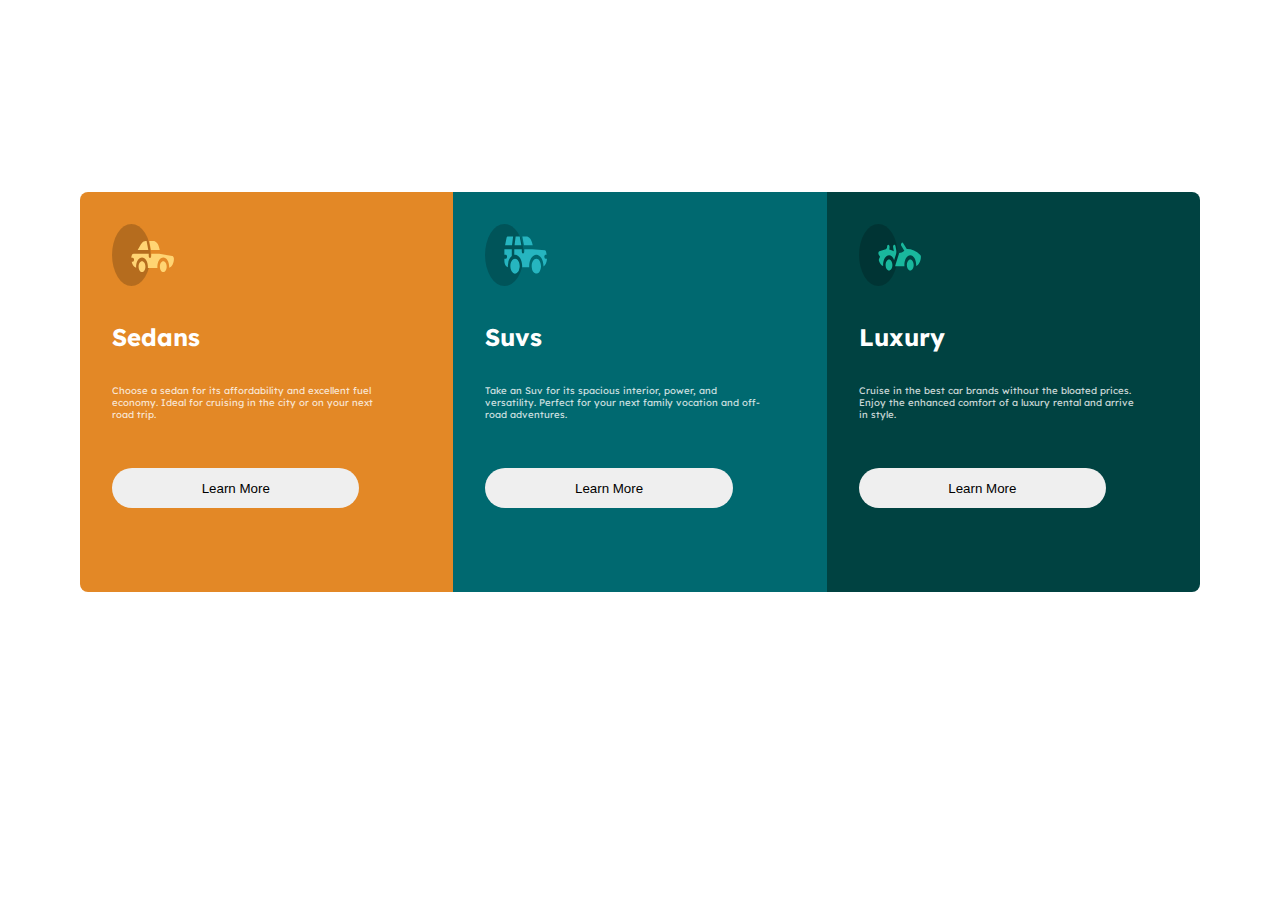
==== index.html @ bae15f64 "First Commit" ====
<!DOCTYPE html>
<html lang="en">
  <head>
    <meta charset="UTF-8" />
    <meta http-equiv="X-UA-Compatible" content="IE=edge" />
    <meta name="viewport" content="width=device-width, initial-scale=1.0" />
    <link rel="icon" href="./IMG/favicon-32x32.png" type="image/x-icon" />
    <link rel="preconnect" href="https://fonts.googleapis.com" />
    <link rel="preconnect" href="https://fonts.gstatic.com" crossorigin />
    <link
      href="https://fonts.googleapis.com/css2?family=Lexend+Deca&display=swap"
      rel="stylesheet"
    />
    <link
      href="https://fonts.googleapis.com/css2?family=Big+Shoulders+Display:wght@700&display=swap"
      rel="stylesheet"
    />
    <link rel="stylesheet" href="style.css" />
    <title>CSS Flexbox</title>
  </head>
  <body>
    <main>
      <div class="card Sedans">
        <div>
          <img src="./IMG/icon-sedans.svg" alt="svg" />
        </div>
        <div>
          <h2>Sedans</h2>
          <p>
            Choose a sedan for its affordability and excellent fuel economy.
            Ideal for cruising in the city or on your next road trip.
          </p>
          <button>Learn More</button>
        </div>
      </div>

      <div class="card suvs">
        <div>
          <img src="./IMG/icon-suvs.svg" alt="svg" />
        </div>
        <div>
          <h2>Suvs</h2>
          <p>
            Take an Suv for its spacious interior, power, and versatility.
            Perfect for your next family vocation and off-road adventures.
          </p>
          <button>Learn More</button>
        </div>
      </div>

      <div class="card luxury">
        <div>
          <img src="./IMG/icon-luxury.svg" alt="svg" />
        </div>
        <div>
          <h2>Luxury</h2>
          <p>
            Cruise in the best car brands without the bloated prices. Enjoy the
            enhanced comfort of a luxury rental and arrive in style.
          </p>
          <button>Learn More</button>
        </div>
      </div>
      
    </main>
  </body>
</html>
---- style.css ----
*,
*::after,
*::before {
  margin: 0;
  padding: 0;
  box-sizing: border-box;
}

body {
  font-family: 'Lexend Deca', sans-serif;
  /* font-family: 'Big Shoulders Display', cursive; */
}

main {
  display: flex;
  justify-content: center;
  align-items: center;
  width: 80% 80%;
  margin: 15% 5rem;
  height: 25rem;
}

.card {
  display: flex;
  flex-direction: column;
  padding: 2rem 2rem 0 2rem;
  width: 50%;
  height: 100%;
}

.card img {
  width: 20%;
  aspect-ratio: 1;
  margin-bottom: 2rem;
}

.card h2,
p {
  color: #fff;
  width: 90%;
}

.card p {
  margin: 2rem 0 3rem 0;
  font-size: .6rem;
  opacity: .8;
}

.card button {
  padding: .8rem 1rem;
  width: 80%;
  border: none;
  border-radius: 4rem;
  cursor: pointer;
}

.card button:hover {
  background: transparent;
  color: #fff;
  border: 1px solid #fff;
}

.Sedans {
  background-color: hsl(31, 77%, 52%);
  border-radius: .5rem 0 0 .5rem;
}

.suvs {
  background-color: hsl(184, 100%, 22%);
}

.luxury {
  background-color: hsl(179, 100%, 13%);
  border-radius: 0 .5rem .5rem 0;
}

@media (max-width: 600px) {
  main {
    margin-left: .5rem;
    margin-right: .5rem;
  }
  .card p {
    margin: 0;
    padding-bottom: 2rem;
    font-size: .5rem;
    opacity: .8;
  }
}

@media (max-width: 375px) {
  main {
    flex-direction: column;
    height: 120vh;
  }

  .card {
    width: 90%;
  }

  .Sedans {
    border-radius: .5rem .5rem 0 0;
  }

  .luxury {
    border-radius: 0 0 .5rem .5rem;
  }
}
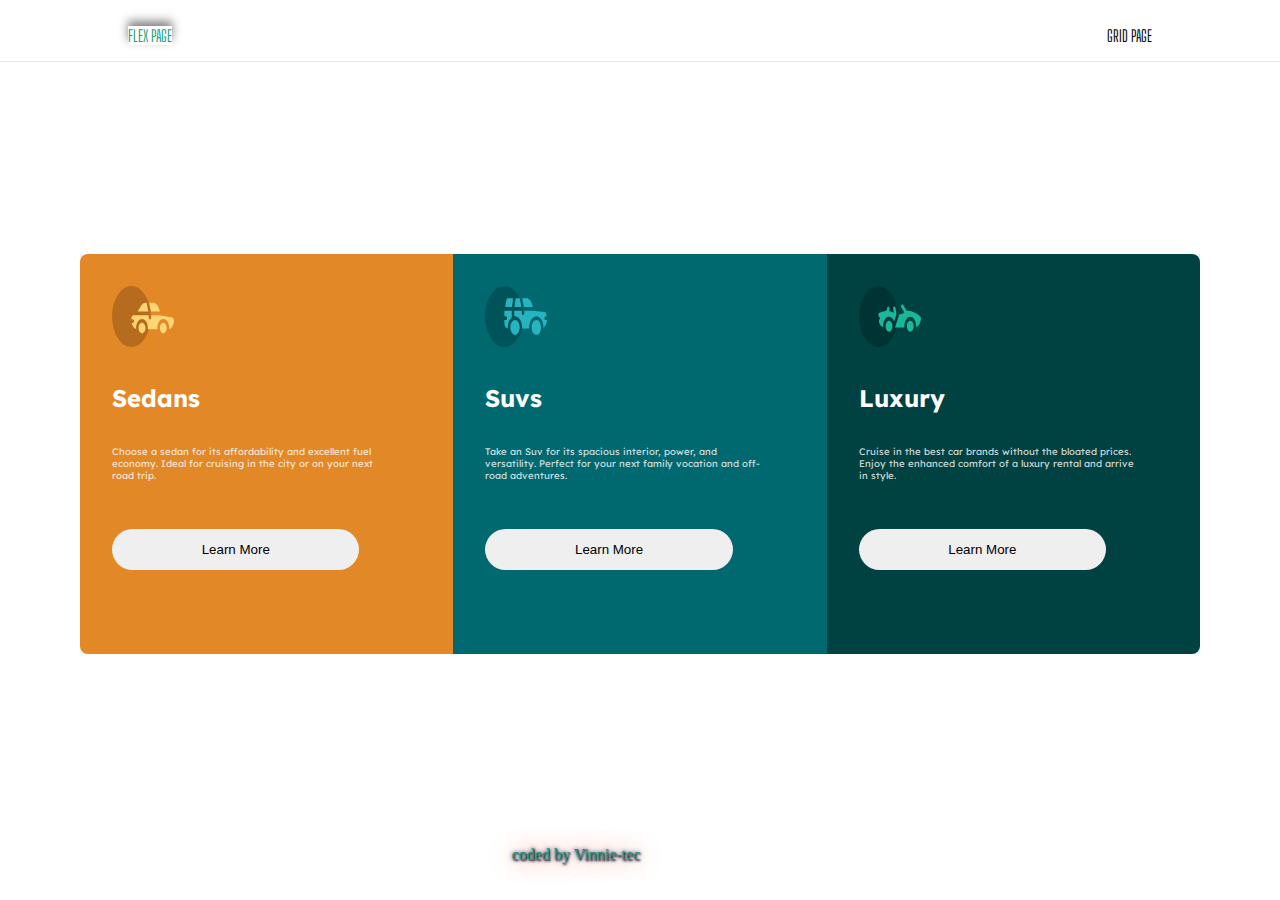
==== commit e85b251f: "Added grid layout" ====
--- a/index.html
+++ b/index.html
@@ -8,18 +8,30 @@
     <link rel="preconnect" href="https://fonts.googleapis.com" />
     <link rel="preconnect" href="https://fonts.gstatic.com" crossorigin />
     <link
-      href="https://fonts.googleapis.com/css2?family=Lexend+Deca&display=swap"
-      rel="stylesheet"
-    />
-    <link
-      href="https://fonts.googleapis.com/css2?family=Big+Shoulders+Display:wght@700&display=swap"
+      href="https://fonts.googleapis.com/css2?family=Big+Shoulders+Display:wght@700&family=Lexend+Deca&display=swap"
       rel="stylesheet"
     />
     <link rel="stylesheet" href="style.css" />
     <title>CSS Flexbox</title>
   </head>
   <body>
-    <main>
+    <header>
+      <nav class="list-Header">
+        <ul>
+          <li class="active">
+            <a href="index.html" target="_blank" rel="noopener noreferrer"
+              >Flex Page</a
+            >
+          </li>
+          <li>
+            <a href="grid.html" target="_blank" rel="noopener noreferrer"
+              >Grid page</a
+            >
+          </li>
+        </ul>
+      </nav>
+    </header>
+    <main id="flexMain">
       <div class="card Sedans">
         <div>
           <img src="./IMG/icon-sedans.svg" alt="svg" />
@@ -61,7 +73,9 @@
           <button>Learn More</button>
         </div>
       </div>
-      
     </main>
+    <footer>
+      <p>coded by Vinnie-tec</p>
+    </footer>
   </body>
 </html>
--- a/style.css
+++ b/style.css
@@ -6,12 +6,44 @@
   box-sizing: border-box;
 }
 
-body {
+a,
+a:hover,
+a:focus,
+a:active {
+  text-decoration: none;
+  color: inherit;
+}
+
+.list-Header ul {
+  display: flex;
+  align-items: center;
+  justify-content: space-between;
+  text-transform: uppercase;
+  list-style-type: none;
+  border-bottom: 1px solid hsla(240, 90%, 8%, .1);
+  padding: 2% 10%;
+  padding-bottom: 1rem;
+  background-color: #fff;
+}
+
+.list-Header ul li {
+  font-family: 'Big Shoulders Display', cursive;
+  font-size: 1rem;
+  font-weight: 400;
+}
+
+.list-Header ul li.active {
+  box-shadow: 0px -5px 10px 0px rgba(7, 7, 7, 0.5);
+  color: rgb(32, 155, 118);
+}
+
+.list-Header ul li:hover {
+  opacity: .7;
+}
+
+#flexMain {
   font-family: 'Lexend Deca', sans-serif;
-  /* font-family: 'Big Shoulders Display', cursive; */
-}
-
-main {
+  background: hsl(0, 0%, 95%);
   display: flex;
   justify-content: center;
   align-items: center;
@@ -75,10 +107,11 @@
 }
 
 @media (max-width: 600px) {
-  main {
+  #flexMain {
     margin-left: .5rem;
     margin-right: .5rem;
   }
+
   .card p {
     margin: 0;
     padding-bottom: 2rem;
@@ -88,7 +121,7 @@
 }
 
 @media (max-width: 375px) {
-  main {
+  #flexMain {
     flex-direction: column;
     height: 120vh;
   }
@@ -104,4 +137,65 @@
   .luxury {
     border-radius: 0 0 .5rem .5rem;
   }
+}
+
+
+
+/* GRID PAGES */
+#gridMain {
+  background: hsla(0, 0%, 0%, 0.93);
+}
+
+.wrapper {
+  font-family: 'Big Shoulders Display', cursive;
+  margin: 10% 25%;
+  display: grid;
+  grid-gap: .5rem;
+  grid-template-columns: 100px 100px 100px;
+}
+
+.box {
+  padding: 30px;
+}
+
+.a {
+  grid-column: 1 / 3;
+  grid-row: 1;
+  padding: 50px;
+  background: hsl(25, 100%, 52%)
+}
+
+.b {
+  grid-column: 3;
+  grid-row: 1 / 2;
+  padding: 50px;
+  background: hsl(48, 100%, 51%)
+}
+
+.c {
+  grid-column: 1 / 2;
+  grid-row: 2 / 4;
+  width: 11rem;
+  background: hsl(160, 68%, 42%)
+}
+
+.d {
+  grid-column: 2 / 4;
+  grid-row: 2;
+  margin-left: 3.8rem;
+  background: hsl(203, 100%, 60%);
+}
+
+.e {
+  grid-column: 2 / 4;
+  grid-row: 3;
+  margin-left: 3.8rem;
+  background: hsl(203, 100%, 60%);
+}
+
+footer p {
+  display: flex;
+  justify-content: center;
+  color: rgb(32, 155, 118);
+  text-shadow: 1px 1px 2px black, 0 0 25px rgb(255, 89, 0), 0 0 5px darkblue;
 }